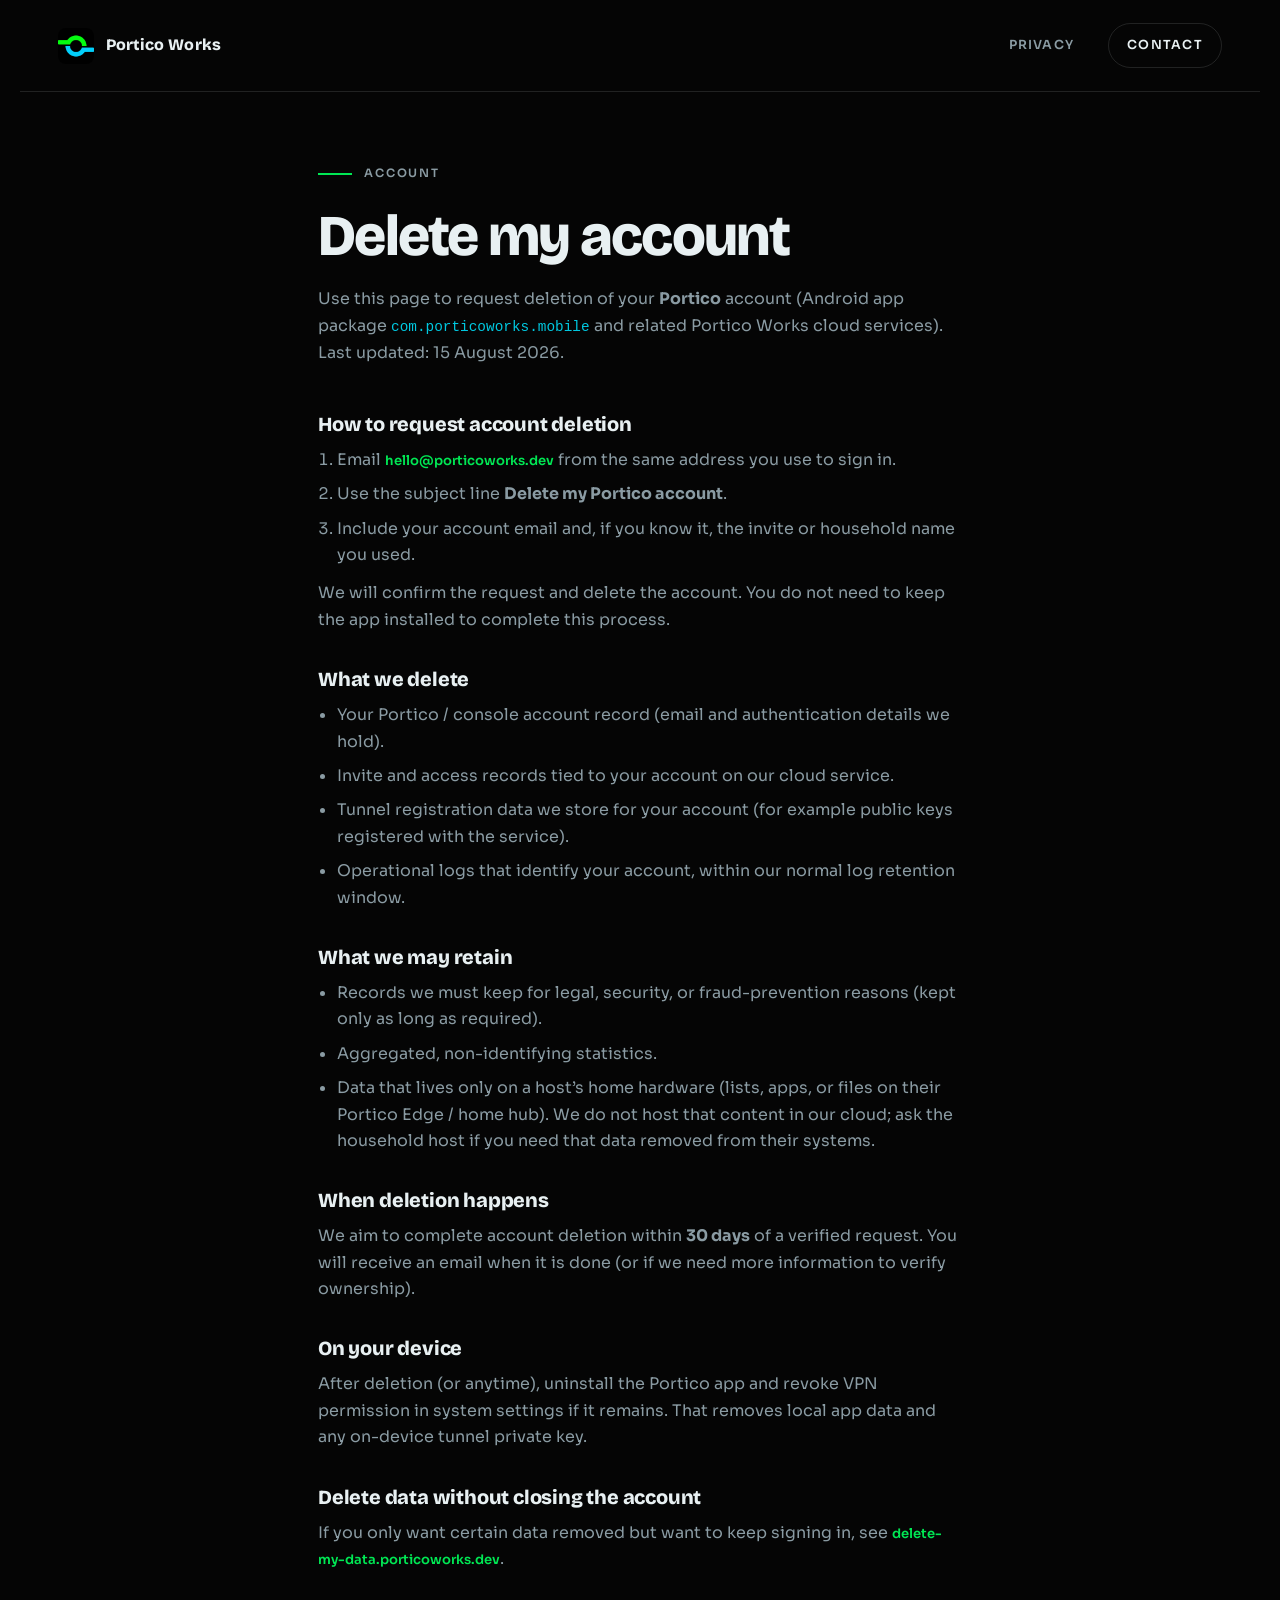
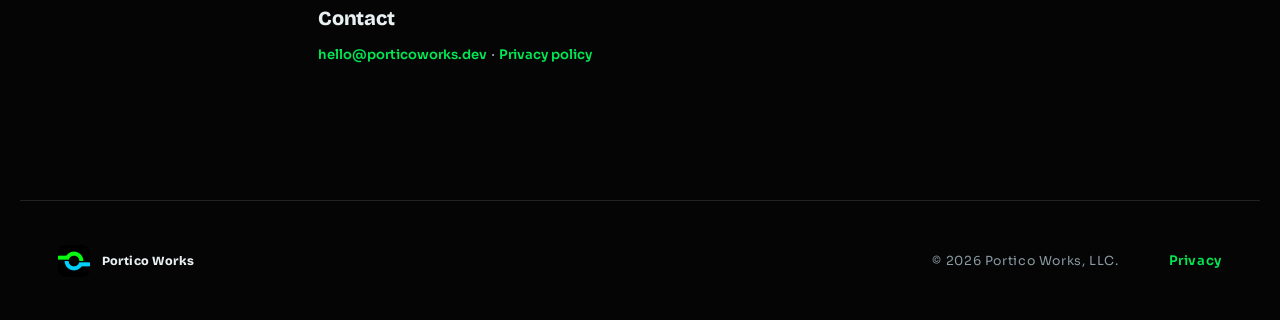
==== delete-me.html @ 1872c964 "Add account and data deletion pages for Play Console. Document delete-me / delete-my-data DNS to the" ====
<!doctype html>
<html lang="en">
  <head>
    <meta charset="utf-8">
    <meta name="viewport" content="width=device-width, initial-scale=1">
    <meta name="description" content="How to delete your Portico account with Portico Works.">
    <meta name="theme-color" content="#050505">
    <title>Delete my account — Portico Works</title>
    <link rel="icon" href="favicon-32.png" type="image/png" sizes="32x32">
    <link rel="icon" href="logo.png" type="image/png">
    <link rel="stylesheet" href="styles.css">
    <link rel="preconnect" href="https://fonts.googleapis.com">
    <link rel="preconnect" href="https://fonts.gstatic.com" crossorigin>
    <link href="https://fonts.googleapis.com/css2?family=Bricolage+Grotesque:opsz,wght@12..96,600;12..96,800&family=Sora:wght@400;500;600&display=swap" rel="stylesheet">
  </head>
  <body>
    <header class="site-header">
      <a class="wordmark" href="https://porticoworks.dev/" aria-label="Portico Works home">
        <img class="brand-logo" src="logo.png" width="36" height="36" alt="">
        <span>Portico Works</span>
      </a>
      <nav aria-label="Main navigation">
        <a href="https://porticoworks.dev/privacy">Privacy</a>
        <a class="nav-contact" href="mailto:hello@porticoworks.dev">Contact</a>
      </nav>
    </header>

    <main class="legal-page" id="top">
      <p class="eyebrow">Account</p>
      <h1>Delete my account</h1>
      <p class="legal-lede">
        Use this page to request deletion of your <strong>Portico</strong> account
        (Android app package <code>com.porticoworks.mobile</code> and related Portico Works cloud services).
        Last updated: 15 August 2026.
      </p>

      <section aria-labelledby="steps-title">
        <h2 id="steps-title">How to request account deletion</h2>
        <ol>
          <li>Email <a class="text-link" href="mailto:hello@porticoworks.dev?subject=Delete%20my%20Portico%20account">hello@porticoworks.dev</a> from the same address you use to sign in.</li>
          <li>Use the subject line <strong>Delete my Portico account</strong>.</li>
          <li>Include your account email and, if you know it, the invite or household name you used.</li>
        </ol>
        <p>We will confirm the request and delete the account. You do not need to keep the app installed to complete this process.</p>
      </section>

      <section aria-labelledby="what-title">
        <h2 id="what-title">What we delete</h2>
        <ul>
          <li>Your Portico / console account record (email and authentication details we hold).</li>
          <li>Invite and access records tied to your account on our cloud service.</li>
          <li>Tunnel registration data we store for your account (for example public keys registered with the service).</li>
          <li>Operational logs that identify your account, within our normal log retention window.</li>
        </ul>
      </section>

      <section aria-labelledby="keep-title">
        <h2 id="keep-title">What we may retain</h2>
        <ul>
          <li>Records we must keep for legal, security, or fraud-prevention reasons (kept only as long as required).</li>
          <li>Aggregated, non-identifying statistics.</li>
          <li>Data that lives only on a host’s home hardware (lists, apps, or files on their Portico Edge / home hub). We do not host that content in our cloud; ask the household host if you need that data removed from their systems.</li>
        </ul>
      </section>

      <section aria-labelledby="when-title">
        <h2 id="when-title">When deletion happens</h2>
        <p>We aim to complete account deletion within <strong>30 days</strong> of a verified request. You will receive an email when it is done (or if we need more information to verify ownership).</p>
      </section>

      <section aria-labelledby="app-title">
        <h2 id="app-title">On your device</h2>
        <p>After deletion (or anytime), uninstall the Portico app and revoke VPN permission in system settings if it remains. That removes local app data and any on-device tunnel private key.</p>
      </section>

      <section aria-labelledby="data-title">
        <h2 id="data-title">Delete data without closing the account</h2>
        <p>If you only want certain data removed but want to keep signing in, see
          <a class="text-link" href="https://delete-my-data.porticoworks.dev/">delete-my-data.porticoworks.dev</a>.</p>
      </section>

      <section aria-labelledby="contact-title">
        <h2 id="contact-title">Contact</h2>
        <p><a class="text-link" href="mailto:hello@porticoworks.dev">hello@porticoworks.dev</a> ·
          <a class="text-link" href="https://porticoworks.dev/privacy">Privacy policy</a></p>
      </section>
    </main>

    <footer>
      <a class="wordmark wordmark-footer" href="https://porticoworks.dev/">
        <img class="brand-logo" src="logo.png" width="32" height="32" alt="">
        <span>Portico Works</span>
      </a>
      <p>© <span id="year">2026</span> Portico Works, LLC.</p>
      <p><a class="text-link" href="https://porticoworks.dev/privacy">Privacy</a></p>
    </footer>
    <script>document.getElementById('year').textContent = new Date().getFullYear();</script>
  </body>
</html>
---- styles.css ----
:root {
  --ink: #e8f0f2;
  --muted: #8a9ba3;
  --deep: #050505;
  --surface: #0c0c0c;
  --panel: #121212;
  --green: #00e854;
  --cyan: #00c8e0;
  --line: rgba(232, 240, 242, 0.12);
}

* { box-sizing: border-box; }
html { scroll-behavior: smooth; }
body {
  margin: 0;
  color: var(--ink);
  background: var(--deep);
  font-family: Sora, system-ui, sans-serif;
  font-size: 16px;
  line-height: 1.65;
}
a { color: inherit; }
.site-header, main, footer { max-width: 1240px; margin-inline: auto; }
.site-header {
  min-height: 92px;
  display: flex;
  align-items: center;
  justify-content: space-between;
  padding: 0 38px;
  border-bottom: 1px solid var(--line);
}
.wordmark {
  display: inline-flex;
  align-items: center;
  gap: 12px;
  font-family: "Bricolage Grotesque", Sora, sans-serif;
  font-weight: 800;
  letter-spacing: .01em;
  text-decoration: none;
}
.brand-logo {
  display: block;
  border-radius: 8px;
  flex-shrink: 0;
}
nav { display: flex; align-items: center; gap: 34px; }
nav a {
  font-size: .78rem;
  font-weight: 600;
  letter-spacing: .1em;
  text-decoration: none;
  text-transform: uppercase;
  color: var(--muted);
}
nav a:hover, nav a:focus-visible, .text-link:hover, .text-link:focus-visible { color: var(--green); }
.nav-contact {
  padding: 11px 18px;
  border: 1px solid var(--line);
  border-radius: 100px;
  color: var(--ink);
}
.nav-contact:hover, .nav-contact:focus-visible {
  border-color: var(--cyan);
  color: var(--cyan);
}

.hero {
  min-height: 650px;
  display: grid;
  grid-template-columns: 1.1fr .9fr;
  align-items: center;
  gap: 40px;
  padding: 78px 38px 88px;
  overflow: hidden;
}
.eyebrow, .section-number, .product-label {
  margin: 0 0 22px;
  font-size: .72rem;
  font-weight: 600;
  letter-spacing: .16em;
  text-transform: uppercase;
  color: var(--cyan);
}
.eyebrow::before {
  content: "";
  display: inline-block;
  width: 34px;
  margin-right: 12px;
  border-top: 2px solid var(--green);
  vertical-align: middle;
}
h1, h2, h3, p { margin-top: 0; }
h1, h2, h3 {
  font-family: "Bricolage Grotesque", Sora, sans-serif;
  font-weight: 800;
  line-height: 1.05;
}
h1 {
  margin-bottom: 26px;
  font-size: clamp(3.2rem, 6.5vw, 5.8rem);
  letter-spacing: -.04em;
}
h1 em {
  font-style: normal;
  background: linear-gradient(120deg, var(--green), var(--cyan));
  -webkit-background-clip: text;
  background-clip: text;
  color: transparent;
}
.lede {
  max-width: 630px;
  margin-bottom: 35px;
  color: var(--muted);
  font-size: 1.12rem;
}
.hero-actions { display: flex; align-items: center; gap: 28px; }
.button {
  display: inline-flex;
  align-items: center;
  justify-content: center;
  gap: 14px;
  min-height: 52px;
  padding: 12px 22px;
  border-radius: 4px;
  font-size: .76rem;
  font-weight: 600;
  letter-spacing: .08em;
  text-decoration: none;
  text-transform: uppercase;
  transition: transform .2s ease, background .2s ease, color .2s ease, border-color .2s ease;
}
.button:hover, .button:focus-visible { transform: translateY(-2px); }
.button-primary {
  color: var(--deep);
  background: var(--green);
}
.button-primary:hover { background: var(--cyan); }
.text-link {
  font-size: .82rem;
  font-weight: 600;
  text-decoration: none;
  color: var(--ink);
}
.hero-art {
  position: relative;
  min-height: 430px;
  display: grid;
  place-items: center;
}
.hero-glow {
  position: absolute;
  width: 55%;
  aspect-ratio: 1;
  border-radius: 50%;
  filter: blur(64px);
  opacity: .35;
  pointer-events: none;
}
.hero-glow-green {
  top: 8%;
  left: 6%;
  background: var(--green);
}
.hero-glow-cyan {
  right: 4%;
  bottom: 12%;
  background: var(--cyan);
}
.hero-logo {
  position: relative;
  z-index: 1;
  width: min(420px, 100%);
  height: auto;
  border-radius: 28px;
  box-shadow: 0 24px 80px rgba(0, 0, 0, .55);
}

.about, .contact {
  display: grid;
  grid-template-columns: .55fr 1.45fr;
  gap: 40px;
  padding: 110px 38px;
  border-top: 1px solid var(--line);
}
.section-number { color: var(--green); }
.about h2, .contact h2, .section-heading h2 {
  margin-bottom: 30px;
  font-size: clamp(2.2rem, 4.5vw, 3.8rem);
  letter-spacing: -.03em;
}
.about div { max-width: 770px; }
.about div > p, .contact div > p {
  max-width: 650px;
  color: var(--muted);
  font-size: 1.05rem;
}
.about div > p + p { margin-top: 1.1rem; }
.products {
  padding: 110px 38px;
  background: var(--surface);
  border-top: 1px solid var(--line);
}
.section-heading {
  display: flex;
  align-items: end;
  justify-content: space-between;
  gap: 40px;
  margin-bottom: 55px;
}
.section-heading h2 { margin-bottom: 0; }
.section-heading > p { max-width: 310px; color: var(--muted); }
.product-card {
  position: relative;
  min-height: 360px;
  display: grid;
  grid-template-columns: 80px minmax(0, 1fr) auto;
  gap: 35px;
  align-items: center;
  padding: 42px;
  overflow: hidden;
  color: var(--ink);
  background: var(--panel);
  border: 1px solid var(--line);
  border-radius: 16px;
}
.product-index {
  font-family: "Bricolage Grotesque", sans-serif;
  font-size: 1.1rem;
  color: var(--cyan);
}
.product-content { z-index: 1; max-width: 520px; }
.product-content h3 {
  margin-bottom: 18px;
  font-size: clamp(2.6rem, 5vw, 4.4rem);
  letter-spacing: -.04em;
}
.product-content p:not(.product-label) {
  max-width: 440px;
  margin-bottom: 30px;
  color: var(--muted);
}
.button-light {
  border: 1px solid var(--cyan);
  color: var(--cyan);
}
.button-light:hover {
  color: var(--deep);
  background: var(--cyan);
}
.product-logo {
  position: relative;
  z-index: 0;
  width: min(280px, 36vw);
  height: auto;
  opacity: .95;
  border-radius: 20px;
}
.contact-link {
  display: inline-block;
  margin-top: 22px;
  color: var(--green);
  font-family: "Bricolage Grotesque", sans-serif;
  font-size: clamp(1.4rem, 3.5vw, 2.4rem);
  font-weight: 700;
  text-underline-offset: 7px;
}
footer {
  display: grid;
  grid-template-columns: 1fr auto auto;
  align-items: center;
  gap: 50px;
  padding: 44px 38px;
  color: var(--muted);
  background: var(--deep);
  border-top: 1px solid var(--line);
  font-size: .78rem;
  letter-spacing: .05em;
}
footer p { margin: 0; }
.wordmark-footer { color: var(--ink); }

.legal-page {
  max-width: 720px;
  margin-inline: auto;
  padding: 72px 38px 96px;
}
.legal-page h1 {
  margin: 0 0 18px;
  font-family: "Bricolage Grotesque", Sora, sans-serif;
  font-size: clamp(2.4rem, 5vw, 3.6rem);
  letter-spacing: -.03em;
  line-height: 1.1;
}
.legal-lede {
  margin: 0 0 48px;
  color: var(--muted);
}
.legal-page section { margin-bottom: 36px; }
.legal-page h2 {
  margin: 0 0 12px;
  font-family: "Bricolage Grotesque", Sora, sans-serif;
  font-size: 1.25rem;
  letter-spacing: -.01em;
}
.legal-page p, .legal-page li {
  color: var(--muted);
}
.legal-page ul, .legal-page ol {
  padding-left: 1.2em;
  margin: 0 0 12px;
}
.legal-page li { margin-bottom: 8px; }
.legal-page code {
  font-size: .9em;
  color: var(--cyan);
}
.text-link { color: var(--green); text-underline-offset: 3px; }

@media (max-width: 800px) {
  .site-header { min-height: 76px; padding-inline: 22px; }
  nav { gap: 15px; }
  nav a:not(.nav-contact) { display: none; }
  .hero { min-height: auto; grid-template-columns: 1fr; padding: 64px 22px; }
  .hero-art { min-height: 280px; order: -1; }
  .hero-logo { width: min(260px, 70vw); }
  .about, .contact { grid-template-columns: 1fr; padding: 78px 22px; }
  .products { padding: 78px 22px; }
  .section-heading { display: block; }
  .product-card { grid-template-columns: 1fr; padding: 30px; }
  .product-index { display: none; }
  .product-logo {
    position: absolute;
    right: -24px;
    bottom: -36px;
    width: 160px;
    opacity: .25;
  }
  footer { grid-template-columns: 1fr; gap: 18px; padding: 38px 22px; }
  .legal-page { padding: 56px 22px 72px; }
}

@media (max-width: 500px) {
  h1 { font-size: 2.8rem; }
  .hero-actions { align-items: flex-start; flex-direction: column; }
}

@media (prefers-reduced-motion: reduce) {
  html { scroll-behavior: auto; }
  .button { transition: none; }
}
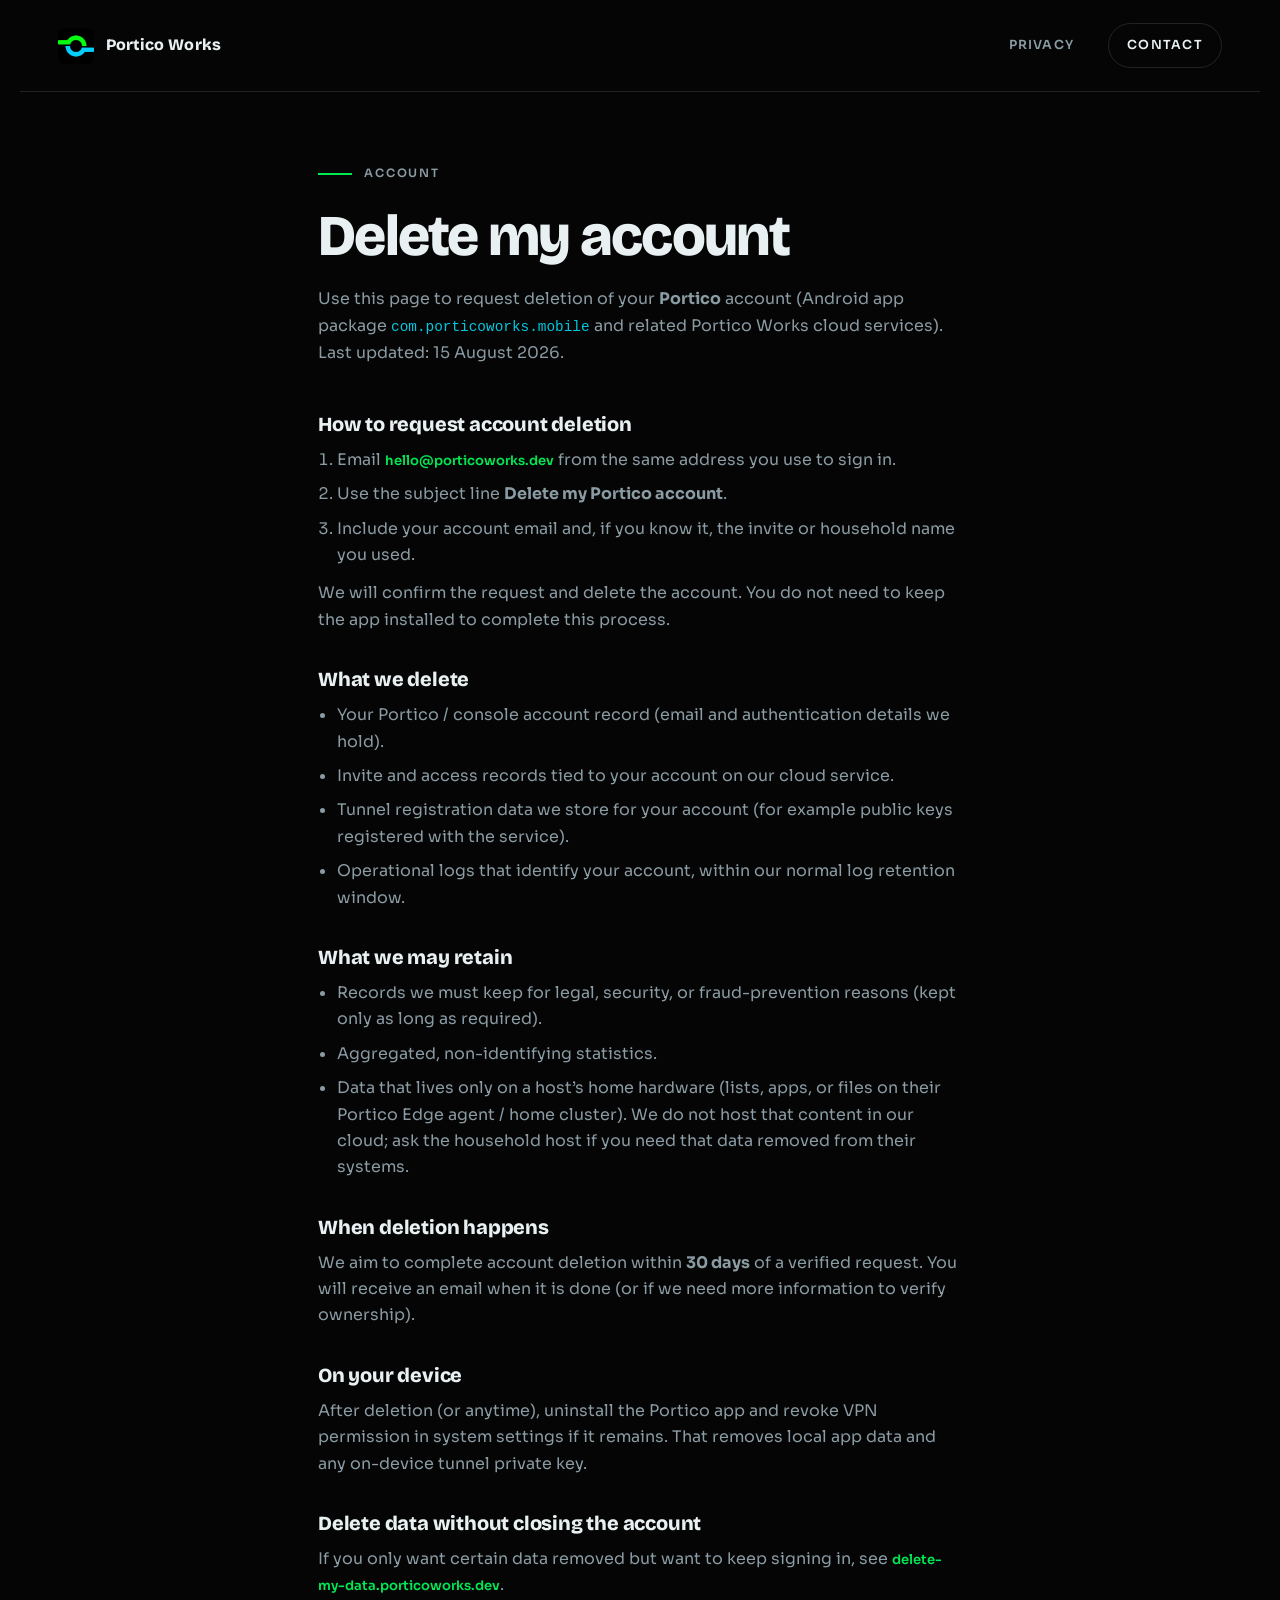
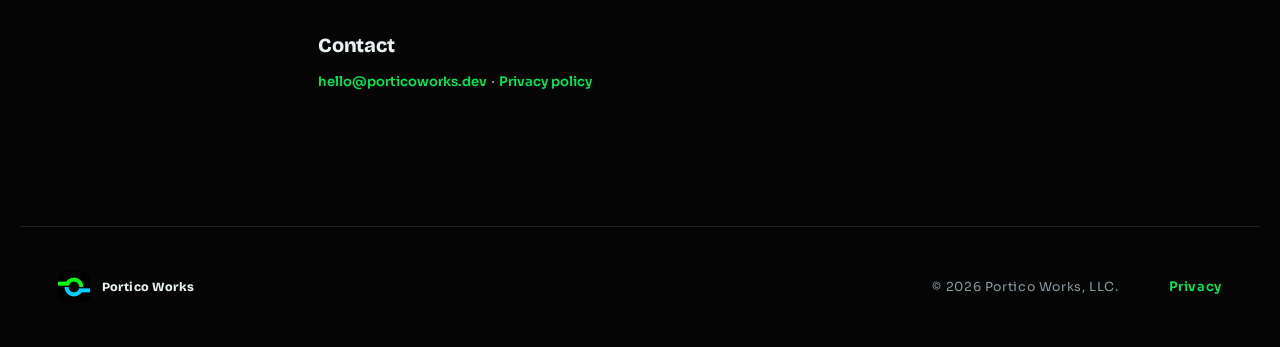
==== commit 979885ba: "Describe host hardware as Portico Edge agent / home cluster on data deletion pages" ====
--- a/delete-me.html
+++ b/delete-me.html
@@ -59,7 +59,7 @@
         <ul>
           <li>Records we must keep for legal, security, or fraud-prevention reasons (kept only as long as required).</li>
           <li>Aggregated, non-identifying statistics.</li>
-          <li>Data that lives only on a host’s home hardware (lists, apps, or files on their Portico Edge / home hub). We do not host that content in our cloud; ask the household host if you need that data removed from their systems.</li>
+          <li>Data that lives only on a host’s home hardware (lists, apps, or files on their Portico Edge agent / home cluster). We do not host that content in our cloud; ask the household host if you need that data removed from their systems.</li>
         </ul>
       </section>
 
--- a/styles.css
+++ b/styles.css
@@ -135,6 +135,14 @@
   background: var(--green);
 }
 .button-primary:hover { background: var(--cyan); }
+.button-disabled,
+.button-disabled:hover,
+.button-disabled:focus-visible {
+  transform: none;
+  opacity: .45;
+  cursor: default;
+  pointer-events: none;
+}
 .text-link {
   font-size: .82rem;
   font-weight: 600;
@@ -229,16 +237,36 @@
   color: var(--cyan);
 }
 .product-content { z-index: 1; max-width: 520px; }
+.product-title-row {
+  display: flex;
+  flex-wrap: wrap;
+  align-items: baseline;
+  gap: 14px 18px;
+  margin-bottom: 18px;
+}
 .product-content h3 {
-  margin-bottom: 18px;
+  margin-bottom: 0;
   font-size: clamp(2.6rem, 5vw, 4.4rem);
   letter-spacing: -.04em;
+}
+.coming-soon-badge {
+  font-size: .72rem;
+  font-weight: 600;
+  letter-spacing: .16em;
+  text-transform: uppercase;
+  color: var(--cyan);
 }
 .product-content p:not(.product-label) {
   max-width: 440px;
   margin-bottom: 30px;
   color: var(--muted);
 }
+.product-actions {
+  display: flex;
+  flex-wrap: wrap;
+  align-items: center;
+  gap: 18px 28px;
+}
 .button-light {
   border: 1px solid var(--cyan);
   color: var(--cyan);
@@ -246,6 +274,10 @@
 .button-light:hover {
   color: var(--deep);
   background: var(--cyan);
+}
+.button-light.button-disabled:hover {
+  color: var(--cyan);
+  background: transparent;
 }
 .product-logo {
   position: relative;
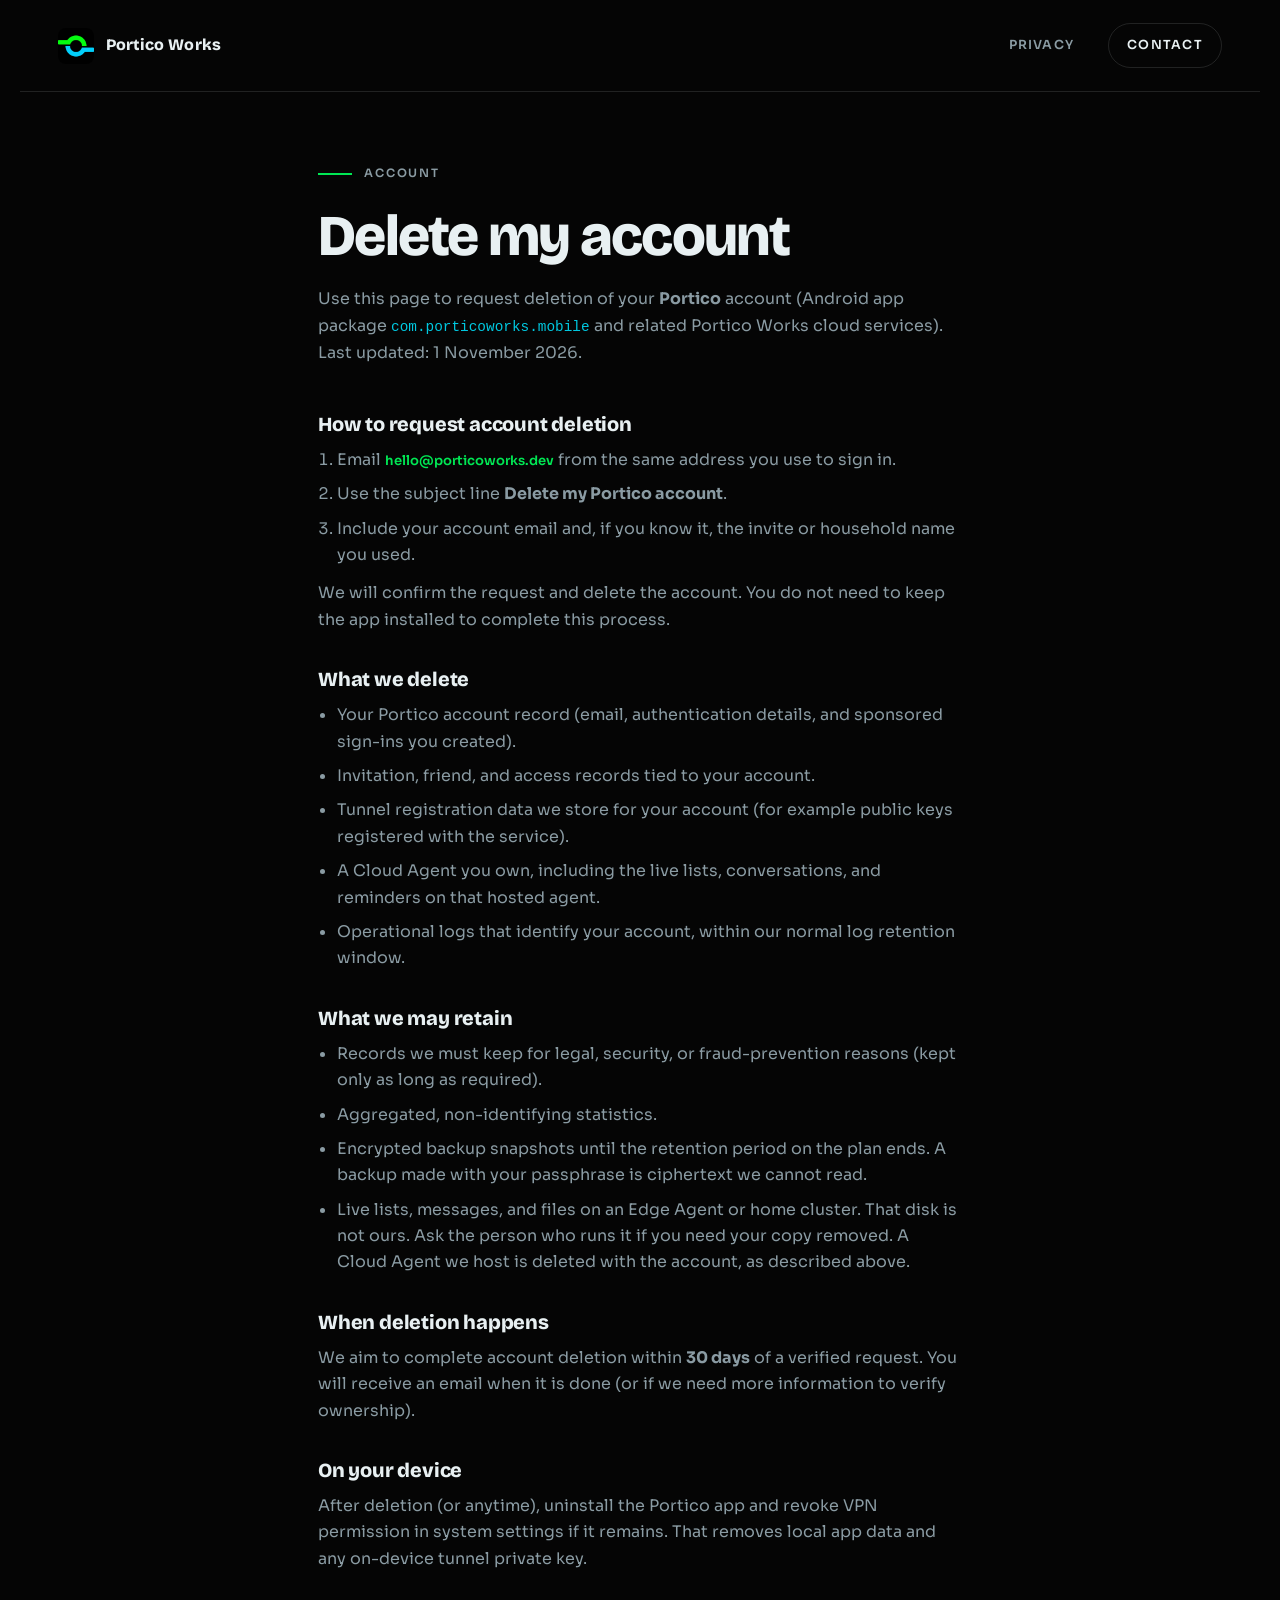
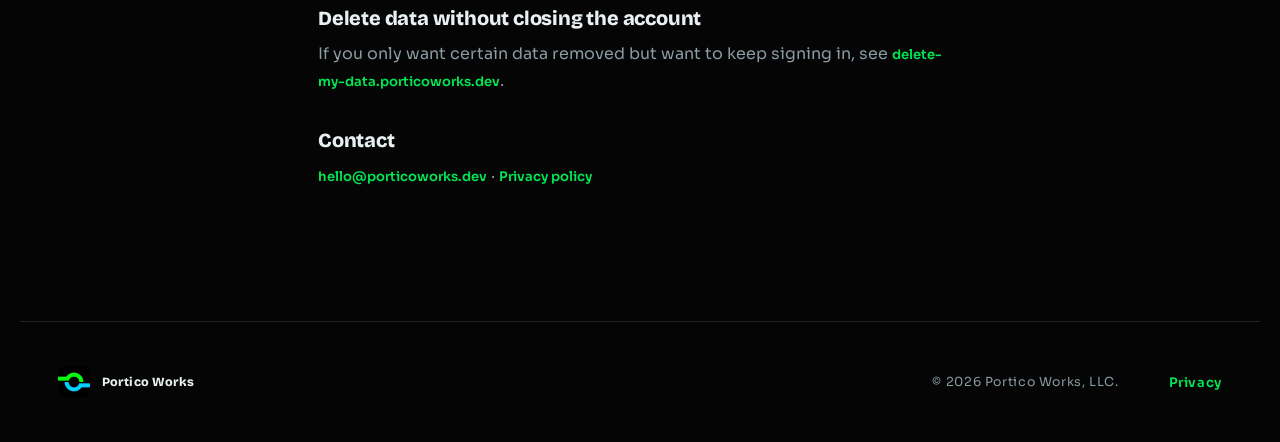
==== commit c03958bb: "Update legal documents to reflect recent changes in account management and data deletion policies - " ====
--- a/delete-me.html
+++ b/delete-me.html
@@ -31,7 +31,7 @@
       <p class="legal-lede">
         Use this page to request deletion of your <strong>Portico</strong> account
         (Android app package <code>com.porticoworks.mobile</code> and related Portico Works cloud services).
-        Last updated: 15 August 2026.
+        Last updated: 1 November 2026.
       </p>
 
       <section aria-labelledby="steps-title">
@@ -47,9 +47,10 @@
       <section aria-labelledby="what-title">
         <h2 id="what-title">What we delete</h2>
         <ul>
-          <li>Your Portico / console account record (email and authentication details we hold).</li>
-          <li>Invite and access records tied to your account on our cloud service.</li>
+          <li>Your Portico account record (email, authentication details, and sponsored sign-ins you created).</li>
+          <li>Invitation, friend, and access records tied to your account.</li>
           <li>Tunnel registration data we store for your account (for example public keys registered with the service).</li>
+          <li>A Cloud Agent you own, including the live lists, conversations, and reminders on that hosted agent.</li>
           <li>Operational logs that identify your account, within our normal log retention window.</li>
         </ul>
       </section>
@@ -59,7 +60,8 @@
         <ul>
           <li>Records we must keep for legal, security, or fraud-prevention reasons (kept only as long as required).</li>
           <li>Aggregated, non-identifying statistics.</li>
-          <li>Data that lives only on a host’s home hardware (lists, apps, or files on their Portico Edge agent / home cluster). We do not host that content in our cloud; ask the household host if you need that data removed from their systems.</li>
+          <li>Encrypted backup snapshots until the retention period on the plan ends. A backup made with your passphrase is ciphertext we cannot read.</li>
+          <li>Live lists, messages, and files on an Edge Agent or home cluster. That disk is not ours. Ask the person who runs it if you need your copy removed. A Cloud Agent we host is deleted with the account, as described above.</li>
         </ul>
       </section>
 
--- a/styles.css
+++ b/styles.css
@@ -157,11 +157,11 @@
 }
 .hero-glow {
   position: absolute;
-  width: 55%;
+  width: 42%;
   aspect-ratio: 1;
   border-radius: 50%;
-  filter: blur(64px);
-  opacity: .35;
+  filter: blur(72px);
+  opacity: .22;
   pointer-events: none;
 }
 .hero-glow-green {
@@ -174,14 +174,98 @@
   bottom: 12%;
   background: var(--cyan);
 }
-.hero-logo {
+.agents-panel {
   position: relative;
   z-index: 1;
-  width: min(420px, 100%);
+  width: 100%;
+  padding: 16px 12px 12px;
+  border: 1px solid var(--line);
+  border-radius: 8px;
+  background: radial-gradient(circle at 50% 42%, #152022 0%, #070a0b 72%);
+}
+.agents-kicker {
+  margin: 0 0 6px;
+  text-align: center;
+  font-size: .68rem;
+  font-weight: 600;
+  letter-spacing: .16em;
+  text-transform: uppercase;
+  color: var(--cyan);
+}
+.agents-title {
+  margin: 0 0 4px;
+  text-align: center;
+  font-size: clamp(1.45rem, 2vw, 1.85rem);
+  letter-spacing: -.03em;
+}
+.agents-note {
+  max-width: 34em;
+  margin: 2px auto 0;
+  text-align: center;
+  color: var(--muted);
+  font-size: .9rem;
+  line-height: 1.45;
+}
+.agents-panel svg {
+  display: block;
+  width: min(460px, 100%);
   height: auto;
-  border-radius: 28px;
-  box-shadow: 0 24px 80px rgba(0, 0, 0, .55);
-}
+  margin-inline: auto;
+  overflow: visible;
+}
+.agents-panel .own-link { stroke: rgba(232, 240, 242, 0.28); stroke-width: 2.5; }
+.agents-panel .person-body { fill: #1a282c; stroke: rgba(232, 240, 242, 0.72); stroke-width: 2.75; transition: stroke .6s; }
+.agents-panel .person-glyph { fill: rgba(232, 240, 242, 0.88); }
+.agents-panel .person-label { fill: var(--ink); font-size: 20px; font-weight: 700; text-anchor: middle; dominant-baseline: middle; }
+.agents-panel .agent-body { fill: #0c181c; stroke: rgba(0, 200, 224, 0.85); stroke-width: 2.75; transition: stroke .6s, fill .6s; }
+.agents-panel .agent-core { fill: rgba(0, 200, 224, 0.9); transition: fill .6s; }
+.agents-panel .convo-line {
+  fill: none;
+  stroke-width: 5;
+  stroke-linecap: round;
+  opacity: 0;
+  transition: opacity .7s ease, stroke-dashoffset .9s ease;
+}
+.agents-panel .convo-line.on { opacity: .9; }
+.agents-panel .pulse { opacity: 0; transition: opacity .5s; }
+.agents-panel .pulse.on { opacity: 1; }
+.agents-legend {
+  min-height: 4.6em;
+  margin-top: 10px;
+  display: flex;
+  flex-direction: column;
+  align-items: center;
+  gap: 6px;
+  font-size: .85rem;
+  line-height: 1.4;
+}
+.agents-legend-item { display: flex; align-items: center; gap: 10px; opacity: 0; transition: opacity .6s; }
+.agents-legend-item.on { opacity: 1; }
+.agents-legend-item strong { color: var(--ink); }
+.agents-legend-item .swatch { width: 12px; height: 12px; border-radius: 3px; }
+.agents-legend-item .who { color: var(--muted); }
+.agents-controls {
+  margin-top: 8px;
+  display: flex;
+  flex-wrap: wrap;
+  justify-content: center;
+  gap: 8px;
+}
+.agents-controls button {
+  font: inherit;
+  font-size: .68rem;
+  font-weight: 600;
+  letter-spacing: .08em;
+  text-transform: uppercase;
+  color: var(--ink);
+  background: rgba(232, 240, 242, 0.06);
+  border: 1px solid rgba(232, 240, 242, 0.28);
+  border-radius: 4px;
+  padding: 6px 12px;
+  cursor: pointer;
+}
+.agents-controls button:hover { background: rgba(0, 200, 224, 0.12); }
+.agents-controls button[aria-pressed="true"] { border-color: var(--green); color: var(--green); }
 
 .about, .contact {
   display: grid;
@@ -353,8 +437,8 @@
   nav { gap: 15px; }
   nav a:not(.nav-contact) { display: none; }
   .hero { min-height: auto; grid-template-columns: 1fr; padding: 64px 22px; }
-  .hero-art { min-height: 280px; order: -1; }
-  .hero-logo { width: min(260px, 70vw); }
+  .hero-art { min-height: 0; order: -1; }
+  .agents-panel svg { width: min(360px, 92vw); }
   .about, .contact { grid-template-columns: 1fr; padding: 78px 22px; }
   .products { padding: 78px 22px; }
   .section-heading { display: block; }
